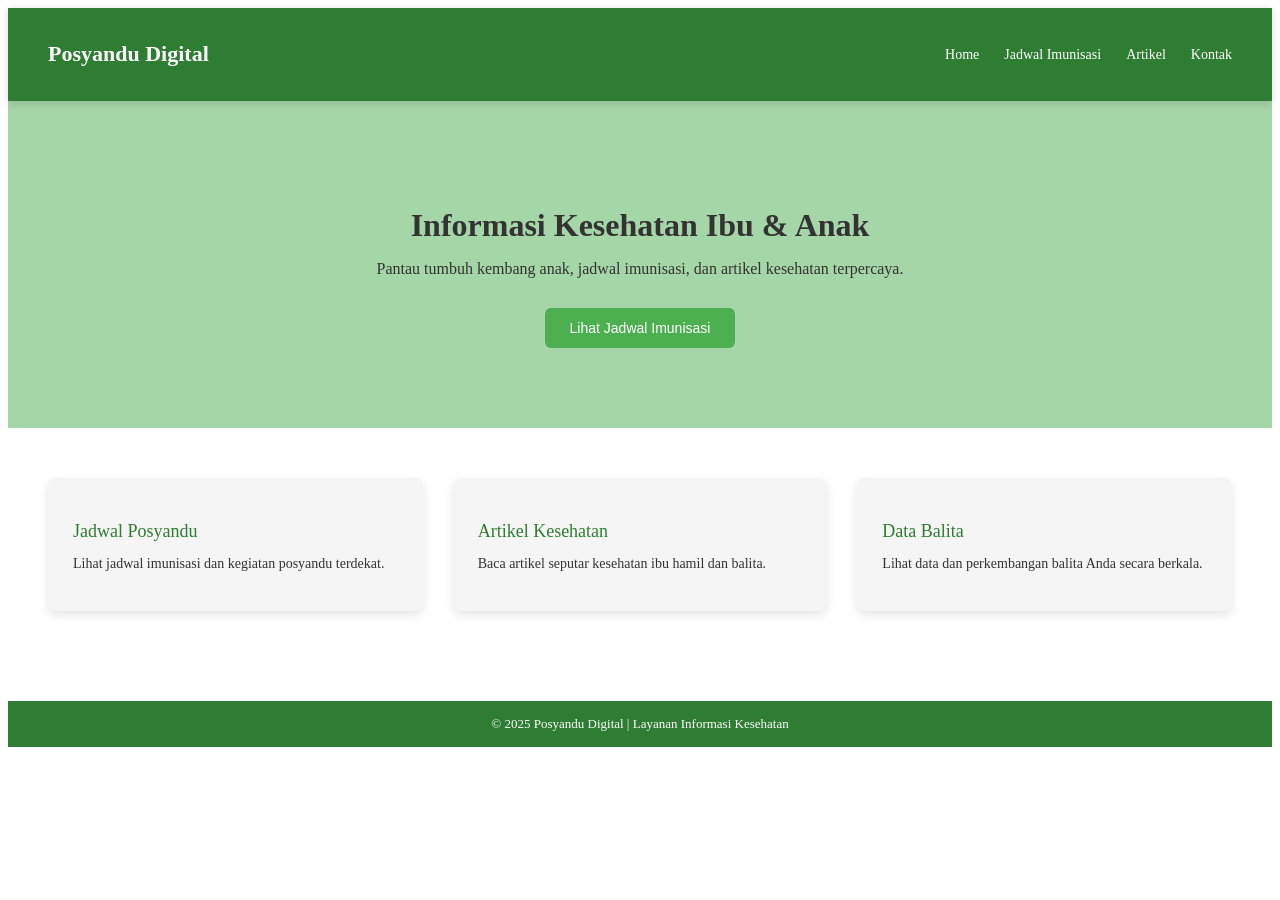
==== index.html @ ed0e5f16 "menyelesaikan artikel" ====
<!DOCTYPE html>
<html lang="id">
<head>
    <meta charset="UTF-8">
    <meta name="viewport" content="width=device-width, initial-scale=1.0">
    <title>Posyandu Digital</title>
    <link rel="stylesheet" href="asset/css/app.css">
    <link rel="stylesheet" href="asset/css/home.css">

    

</head>
<body>
    <div id="loader">
        <div class="loader-circle"></div>
    </div>

    <!-- Navbar -->
    <nav>
        <h1>Posyandu Digital</h1>
        <ul>
            <li><a href="#home">Home</a></li>
            <li><a href="#jadwal">Jadwal Imunisasi</a></li>
            <li><a href="#artikel">Artikel</a></li>
            <li><a href="#kontak">Kontak</a></li>
        </ul>
    </nav>

    <!-- Hero -->
    <section class="hero" id="home">
        <h2>Informasi Kesehatan Ibu & Anak</h2>
        <p>Pantau tumbuh kembang anak, jadwal imunisasi, dan artikel kesehatan terpercaya.</p>
        <a href="jadwalImunisasi.html">
            <button  onclick="scrollToSection('jadwal')">Lihat Jadwal Imunisasi</button>
        </a>
        
    </section>

    <!-- Content -->
    <section class="content">
        <div class="card" id="jadwal">
            <h3>Jadwal Posyandu</h3>
            <p>Lihat jadwal imunisasi dan kegiatan posyandu terdekat.</p>
        </div>

        <div class="card" id="artikel">
            <h3>Artikel Kesehatan</h3>
            <p>Baca artikel seputar kesehatan ibu hamil dan balita.</p>
        </div>

        <div class="card" id="data">
            <h3>Data Balita</h3>
            <p>Lihat data dan perkembangan balita Anda secara berkala.</p>
        </div>
    </section>

    <!-- Footer -->
    <footer id="kontak">
        © 2025 Posyandu Digital | Layanan Informasi Kesehatan
    </footer>

    <!-- JavaScript -->
    <script>
        function scrollToSection(id) {
            document.getElementById(id).scrollIntoView({ behavior: 'smooth' });
        }

        window.addEventListener("load", function() {
        const loader = document.getElementById("loader");
        loader.style.opacity = "0";

        // setTimeout(() => {
        //     loader.style.display = "none";
        // }, 600); // waktu fade-out
        });

    </script>

</body>
</html>
---- asset/css/app.css ----
<!-- Google Font -->
    <link href="https://fonts.googleapis.com/css2?family=Poppins:wght@300;400;500;600&display=swap" rel="stylesheet">

* {
    margin: 0;
    padding: 0;
    box-sizing: border-box;
    font-family: 'Poppins', sans-serif;
}

body {
    background-color: #FFFFFF;
    color: #333333;
    scroll-behavior: smooth;
}

/* Navbar */
nav {
    background-color: #2E7D32;
    padding: 15px 40px;
    display: flex;
    justify-content: space-between;
    align-items: center;
    position: sticky;
    top: 0;
    z-index: 1000;
    box-shadow: 0 2px 8px rgba(0,0,0,0.15);
}

nav h1 {
    color: #FFFFFF;
    font-size: 22px;
    font-weight: 600;
}

nav ul {
    list-style: none;
    display: flex;
    gap: 25px;
}

nav ul li a {
    color: #FFFFFF;
    text-decoration: none;
    font-size: 14px;
    font-weight: 400;
    transition: 0.3s ease;
}

nav ul li a:hover {
    text-decoration: underline;
    opacity: 0.8;
}

.container {
    padding: 50px 40px;
    display: grid;
    grid-template-columns: repeat(auto-fit, minmax(300px, 1fr));
    gap: 30px;
}


#loader {
    position: fixed;
    top: 0;
    left: 0;
    width: 100%;
    height: 100%;
    background: #FFFFFF;
    display: flex;
    justify-content: center;
    align-items: center;
    z-index: 2000;
    opacity: 1;
    transition: opacity 0.6s ease;
}

/* Loader Animation */
.loader-circle {
    width: 55px;
    height: 55px;
    border: 6px solid #A5D6A7;
    border-top-color: #2E7D32;
    border-radius: 50%;
    animation: spin 0.9s linear infinite;
}

@keyframes spin {
    to { transform: rotate(360deg); }
}

/* Footer */
footer {
    background-color: #2E7D32;
    color: #FFFFFF;
    text-align: center;
    padding: 15px;
    font-size: 13px;
    margin-top: 40px;
}
---- asset/css/home.css ----
/* Hero Section */
.hero {
    padding: 80px 40px;
    text-align: center;
    background-color: #A5D6A7;
    animation: fadeIn 1.2s ease;
}

@keyframes fadeIn {
    from { opacity: 0; transform: translateY(20px); }
    to { opacity: 1; transform: translateY(0); }
}

.hero h2 {
    font-size: 32px;
    font-weight: 600;
    margin-bottom: 15px;
}

.hero p {
    font-size: 16px;
    margin-bottom: 30px;
}

.hero button {
    background-color: #4CAF50;
    color: #FFFFFF;
    border: none;
    padding: 12px 25px;
    font-size: 14px;
    border-radius: 6px;
    cursor: pointer;
    transition: 0.3s ease;
}

.hero button:hover {
    background-color: #388E3C;
    transform: scale(1.05);
}

/* Content */
.content {
    padding: 50px 40px;
    display: grid;
    grid-template-columns: repeat(auto-fit, minmax(260px, 1fr));
    gap: 30px;
}

.card {
    background-color: #F5F5F5;
    padding: 25px;
    border-radius: 8px;
    box-shadow: 0 4px 10px rgba(0,0,0,0.1);
    transition: 0.3s ease;
}

.card:hover {
    box-shadow: 0 6px 15px rgba(0,0,0,0.15);
    transform: translateY(-5px);
}



.card h3 {
    margin-bottom: 10px;
    font-size: 18px;
    font-weight: 500;
    color: #2E7D32;
}

.card p {
    font-size: 14px;
}
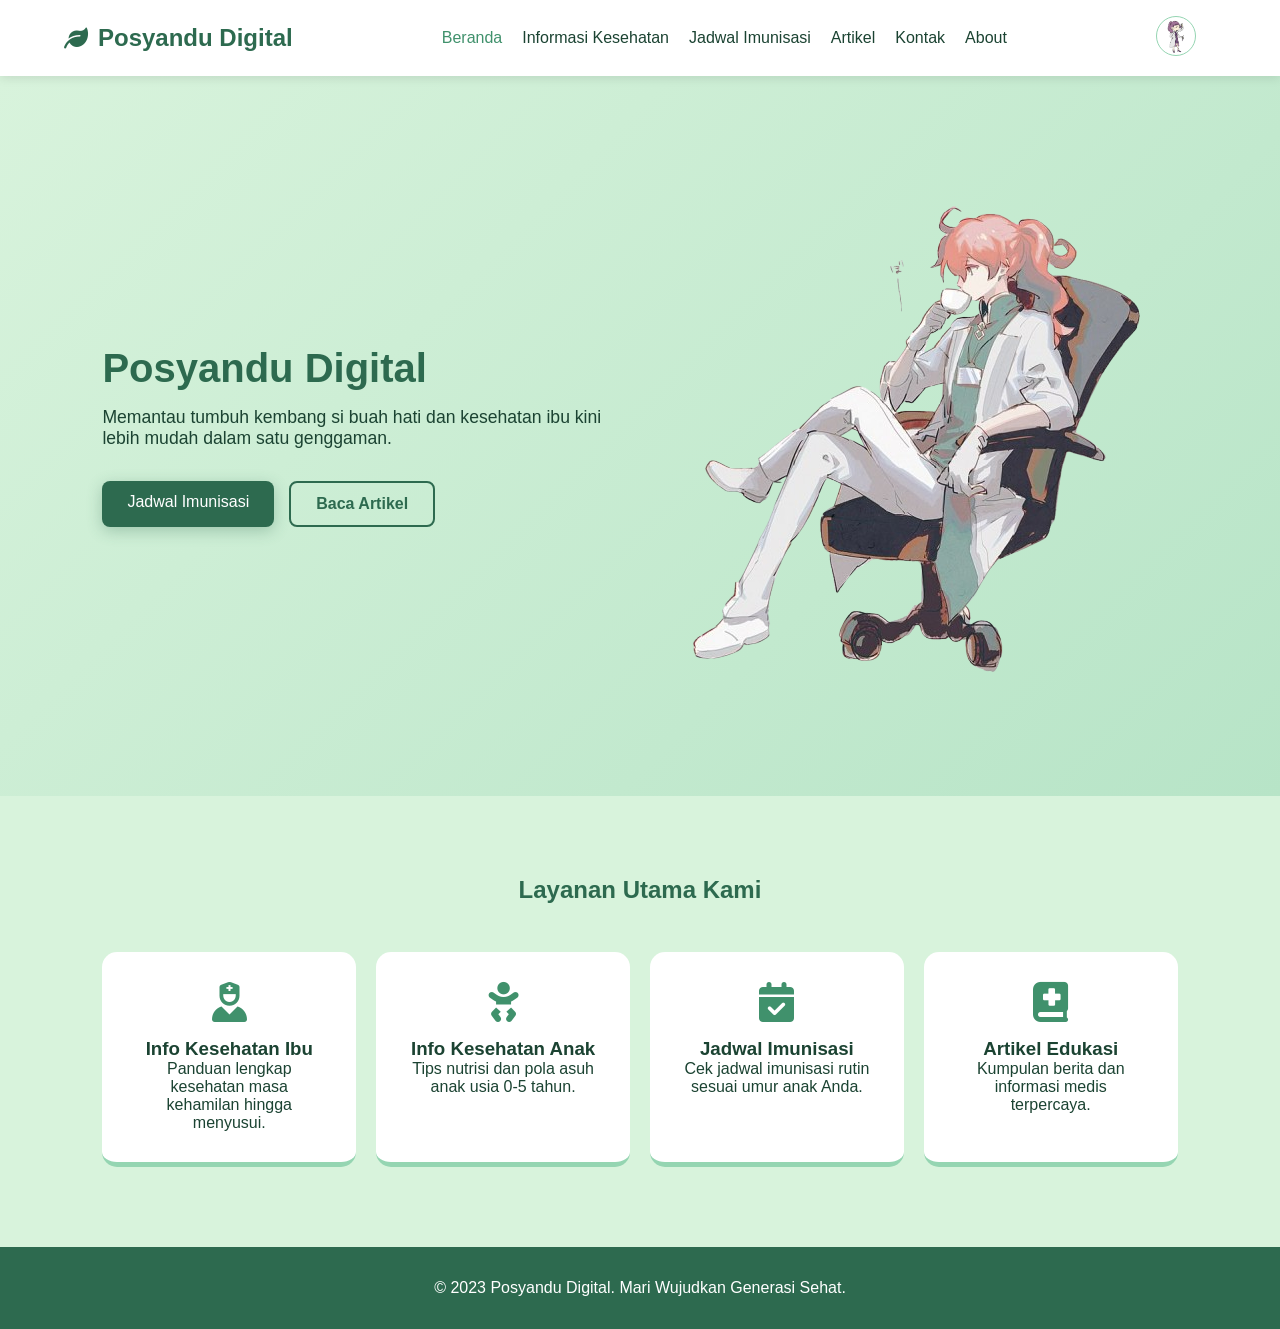
==== commit 1ac6cb7e: "finish" ====
--- a/index.html
+++ b/index.html
@@ -3,78 +3,85 @@
 <head>
     <meta charset="UTF-8">
     <meta name="viewport" content="width=device-width, initial-scale=1.0">
-    <title>Posyandu Digital</title>
+    <title>Posyandu Digital - Sehat Bersama</title>
+    <link rel="stylesheet" href="https://cdnjs.cloudflare.com/ajax/libs/font-awesome/6.0.0/css/all.min.css">
     <link rel="stylesheet" href="asset/css/app.css">
     <link rel="stylesheet" href="asset/css/home.css">
-
-    
-
 </head>
 <body>
-    <div id="loader">
-        <div class="loader-circle"></div>
-    </div>
 
-    <!-- Navbar -->
     <nav>
-        <h1>Posyandu Digital</h1>
-        <ul>
-            <li><a href="#home">Home</a></li>
-            <li><a href="#jadwal">Jadwal Imunisasi</a></li>
-            <li><a href="#artikel">Artikel</a></li>
-            <li><a href="#kontak">Kontak</a></li>
+        <div class="logo">
+            <i class="fas fa-leaf"></i> Posyandu Digital
+        </div>
+        <ul class="nav-links">
+            <li><a style="color: #40916c;" href="/index.html">Beranda</a></li>
+            <li><a href="/pages/informasi-kesehatan/ibu-hamil.html">Informasi Kesehatan</a></li>
+            <li><a href="/pages/jadwal_imunisasi.html">Jadwal Imunisasi</a></li>
+            <li><a href="/pages/artikel.html">Artikel</a></li>
+            <li><a href="/pages/kontak.html">Kontak</a></li>
+            <li><a href="/pages/about.html">About</a></li>
         </ul>
+        <!-- <a href="#" class="btn-login">Login</a> -->
+        
+        <div class="moble">
+            <a href="">
+                <img class="foto" src="/asset/img/home2.png" alt="">
+            </a>
+
+            <label id="checkbtn" class="checkbtn">
+                <i class="fas fa-bars"></i>
+            </label>
+        </div>
+         
+         
     </nav>
 
-    <!-- Hero -->
-    <section class="hero" id="home">
-        <h2>Informasi Kesehatan Ibu & Anak</h2>
-        <p>Pantau tumbuh kembang anak, jadwal imunisasi, dan artikel kesehatan terpercaya.</p>
-        <a href="jadwalImunisasi.html">
-            <button  onclick="scrollToSection('jadwal')">Lihat Jadwal Imunisasi</button>
-        </a>
-        
-    </section>
-
-    <!-- Content -->
-    <section class="content">
-        <div class="card" id="jadwal">
-            <h3>Jadwal Posyandu</h3>
-            <p>Lihat jadwal imunisasi dan kegiatan posyandu terdekat.</p>
+    <section class="hero">
+        <div class="hero-text">
+            <h1>Posyandu Digital</h1>
+            <p>Memantau tumbuh kembang si buah hati dan kesehatan ibu kini lebih mudah dalam satu genggaman.</p>
+            <div class="hero-btns">
+                <a href="/pages/jadwal_imunisasi.html" class="btn-main">Jadwal Imunisasi</a>
+                <a href="/pages/artikel.html" class="btn-outline">Baca Artikel</a>
+            </div>
         </div>
-
-        <div class="card" id="artikel">
-            <h3>Artikel Kesehatan</h3>
-            <p>Baca artikel seputar kesehatan ibu hamil dan balita.</p>
-        </div>
-
-        <div class="card" id="data">
-            <h3>Data Balita</h3>
-            <p>Lihat data dan perkembangan balita Anda secara berkala.</p>
+        <div class="hero-image">
+            <img src="/asset/img/home/Dr__Roman-removebg-preview.png" alt="Kesehatan">
         </div>
     </section>
 
-    <!-- Footer -->
-    <footer id="kontak">
-        © 2025 Posyandu Digital | Layanan Informasi Kesehatan
+    <section class="services">
+        <h2>Layanan Utama Kami</h2>
+        <div class="card-container">
+            <div class="card">
+                <i class="fas fa-user-nurse"></i>
+                <h3>Info Kesehatan Ibu</h3>
+                <p>Panduan lengkap kesehatan masa kehamilan hingga menyusui.</p>
+            </div>
+            <div class="card">
+                <i class="fas fa-baby"></i>
+                <h3>Info Kesehatan Anak</h3>
+                <p>Tips nutrisi dan pola asuh anak usia 0-5 tahun.</p>
+            </div>
+            <div class="card">
+                <i class="fas fa-calendar-check"></i>
+                <h3>Jadwal Imunisasi</h3>
+                <p>Cek jadwal imunisasi rutin sesuai umur anak Anda.</p>
+            </div>
+            <div class="card">
+                <i class="fas fa-book-medical"></i>
+                <h3>Artikel Edukasi</h3>
+                <p>Kumpulan berita dan informasi medis terpercaya.</p>
+            </div>
+        </div>
+    </section>
+
+    <footer>
+        <p>&copy; 2023 Posyandu Digital. Mari Wujudkan Generasi Sehat.</p>
     </footer>
 
-    <!-- JavaScript -->
-    <script>
-        function scrollToSection(id) {
-            document.getElementById(id).scrollIntoView({ behavior: 'smooth' });
-        }
-
-        window.addEventListener("load", function() {
-        const loader = document.getElementById("loader");
-        loader.style.opacity = "0";
-
-        // setTimeout(() => {
-        //     loader.style.display = "none";
-        // }, 600); // waktu fade-out
-        });
-
-    </script>
+    <script src="/asset/js/bar.js"></script>
 
 </body>
-</html>  +</html>
--- a/asset/css/app.css
+++ b/asset/css/app.css
@@ -1,101 +1,142 @@
-<!-- Google Font -->
-    <link href="https://fonts.googleapis.com/css2?family=Poppins:wght@300;400;500;600&display=swap" rel="stylesheet">
+/* Variabel Warna Tema Hijau Daun */
+:root {
+    --primary-green: #2d6a4f; /* Hijau Daun Tua */
+    --light-green: #95d5b2;   /* Hijau Muda */
+    --soft-green: #d8f3dc;    /* Background Hijau Sangat Muda */
+    --accent-green: #40916c;  /* Hijau Sedang */
+    --white: #ffffff;
+    --dark: #1b4332;
+}
+
+.foto {
+    width: 40px;
+    border-radius: 50%;
+    border:  1px solid var(--light-green);
+}
 
 * {
     margin: 0;
     padding: 0;
     box-sizing: border-box;
-    font-family: 'Poppins', sans-serif;
+    font-family: 'Segoe UI', Tahoma, Geneva, Verdana, sans-serif;
 }
 
 body {
-    background-color: #FFFFFF;
-    color: #333333;
-    scroll-behavior: smooth;
+    background-color: var(--soft-green);
+    color: var(--dark);
 }
 
-/* Navbar */
+/* --- Navbar --- */
 nav {
-    background-color: #2E7D32;
-    padding: 15px 40px;
+    background-color: var(--white);
+    padding: 1rem 5%;
     display: flex;
     justify-content: space-between;
     align-items: center;
+    box-shadow: 0 2px 10px rgba(0,0,0,0.1);
     position: sticky;
     top: 0;
     z-index: 1000;
-    box-shadow: 0 2px 8px rgba(0,0,0,0.15);
 }
 
-nav h1 {
-    color: #FFFFFF;
-    font-size: 22px;
-    font-weight: 600;
+.logo {
+    font-size: 1.5rem;
+    font-weight: bold;
+    color: var(--primary-green);
+    display: flex;
+    align-items: center;
+    gap: 10px;
 }
 
-nav ul {
+.nav-links {
+    display: flex;
     list-style: none;
-    display: flex;
-    gap: 25px;
+    gap: 20px;
 }
 
-nav ul li a {
-    color: #FFFFFF;
+.nav-links a {
     text-decoration: none;
-    font-size: 14px;
-    font-weight: 400;
-    transition: 0.3s ease;
+    color: var(--dark);
+    font-weight: 500;
+    transition: 0.3s;
 }
 
-nav ul li a:hover {
-    text-decoration: underline;
-    opacity: 0.8;
+.nav-links a:hover {
+    color: var(--accent-green);
 }
 
-.container {
-    padding: 50px 40px;
-    display: grid;
-    grid-template-columns: repeat(auto-fit, minmax(300px, 1fr));
-    gap: 30px;
+.btn-login {
+    background-color: var(--primary-green);
+    color: white;
+    padding: 8px 20px;
+    border-radius: 20px;
+    text-decoration: none;
+    font-weight: bold;
+}
+
+.moble {
+    display: flex;
+    gap: 20px;
+    justify-content: space-between;
+    align-items: center;
+}
+
+.checkbtn i {
+    display: none;
+    font-size: larger;
+    transition: 0.3s;
+}
+
+.checkbtn i:hover {
+    transform: scale(1.2);
 }
 
 
-#loader {
-    position: fixed;
-    top: 0;
-    left: 0;
-    width: 100%;
-    height: 100%;
-    background: #FFFFFF;
-    display: flex;
-    justify-content: center;
-    align-items: center;
-    z-index: 2000;
-    opacity: 1;
-    transition: opacity 0.6s ease;
+
+
+/* --- Footer --- */
+footer {
+    background-color: var(--primary-green);
+    color: white;
+    text-align: center;
+    padding: 2rem;
 }
 
-/* Loader Animation */
-.loader-circle {
-    width: 55px;
-    height: 55px;
-    border: 6px solid #A5D6A7;
-    border-top-color: #2E7D32;
-    border-radius: 50%;
-    animation: spin 0.9s linear infinite;
+@media (max-width: 768px) {
+
+.nav-links {
+    position: fixed;
+    width: 100%;
+    height: auto;
+    background: var(--accent-green);
+    top: 80px;
+    
+    left: -100%; /* Sembunyikan di luar layar kiri */
+    text-align: center;
+    transition: all .5s;
+    flex-direction: column; /* Berjejer ke bawah */ 
+    padding: 10px;
+        
 }
 
-@keyframes spin {
-    to { transform: rotate(360deg); }
+.togle {
+    left: 0;
 }
 
-/* Footer */
-footer {
-    background-color: #2E7D32;
-    color: #FFFFFF;
-    text-align: center;
-    padding: 15px;
-    font-size: 13px;
-    margin-top: 40px;
+    .checkbtn i {
+    display: block;
+    }
+
+
+
+.nav-links a {
+    color: var(--white);
 }
 
+.nav-links a:hover {
+    color: var(--dark);
+}
+
+
+.hero-text h1 { font-size: 2.5rem; }
+}
--- a/asset/css/home.css
+++ b/asset/css/home.css
@@ -1,73 +1,163 @@
-/* Hero Section */
+/* --- Hero Section --- */
 .hero {
-    padding: 80px 40px;
-    text-align: center;
-    background-color: #A5D6A7;
-    animation: fadeIn 1.2s ease;
+    min-height: 80vh; /* Gunakan min-height agar fleksibel */
+    display: flex;
+    align-items: center;
+    justify-content: space-between;
+    padding: 2rem 8%;
+    background: linear-gradient(135deg, #d8f3dc 0%, #b7e4c7 100%);
+    gap: 40px; /* Jarak antara teks dan gambar */
+    overflow: hidden;
 }
 
-@keyframes fadeIn {
-    from { opacity: 0; transform: translateY(20px); }
-    to { opacity: 1; transform: translateY(0); }
+
+
+.hero-text h1 {
+    font-size: 2.5rem;
+    color: var(--primary-green);
+    margin-bottom: 1rem;
 }
 
-.hero h2 {
-    font-size: 32px;
-    font-weight: 600;
-    margin-bottom: 15px;
+.hero-text p {
+    font-size: 1.1rem;
+    margin-bottom: 2rem;
+    max-width: 500px;
 }
 
-.hero p {
-    font-size: 16px;
-    margin-bottom: 30px;
+.hero-btns {
+    display: flex;
+    gap: 15px;
+   
 }
 
-.hero button {
-    background-color: #4CAF50;
-    color: #FFFFFF;
-    border: none;
-    padding: 12px 25px;
-    font-size: 14px;
-    border-radius: 6px;
-    cursor: pointer;
-    transition: 0.3s ease;
+.hero-btns a {
+    transition: 0.3s;
 }
 
-.hero button:hover {
-    background-color: #388E3C;
-    transform: scale(1.05);
-}
-
-/* Content */
-.content {
-    padding: 50px 40px;
-    display: grid;
-    grid-template-columns: repeat(auto-fit, minmax(260px, 1fr));
-    gap: 30px;
-}
-
-.card {
-    background-color: #F5F5F5;
-    padding: 25px;
-    border-radius: 8px;
-    box-shadow: 0 4px 10px rgba(0,0,0,0.1);
-    transition: 0.3s ease;
-}
-
-.card:hover {
-    box-shadow: 0 6px 15px rgba(0,0,0,0.15);
+.hero-btns a:hover {
     transform: translateY(-5px);
 }
 
 
 
-.card h3 {
-    margin-bottom: 10px;
-    font-size: 18px;
-    font-weight: 500;
-    color: #2E7D32;
+
+/* --- IMAGE STYLING (Kunci Perbaikan) --- */
+.hero-image {
+    position: relative;
+    bottom: 0;
+    flex: 1;
+    display: flex;
+    justify-content: center;
+    align-items: center;
+    
 }
 
-.card p {
-    font-size: 14px;
+.hero-image img {
+    max-width: 100%; /* Gambar tidak akan melebihi kontainernya */
+    height: auto;    /* Menjaga rasio foto agar tidak gepeng */
+    display: block;
+   
+    /* Optional: tambahkan efek mengambang agar lebih cantik */
+    animation: floating 3s ease-in-out infinite;
 }
+
+@keyframes floating {
+    0% { transform: translateY(0px); }
+    50% { transform: translateY(-15px); }
+    100% { transform: translateY(0px); }
+}
+
+
+
+
+
+.btn-main {
+    padding: 12px 25px;
+    background-color: var(--primary-green);
+    color: white;
+    border-radius: 8px;
+    text-decoration: none;
+    box-shadow: 0 4px 15px rgba(45, 106, 79, 0.3);
+}
+
+.btn-outline {
+    padding: 12px 25px;
+    border: 2px solid var(--primary-green);
+    color: var(--primary-green);
+    border-radius: 8px;
+    text-decoration: none;
+    font-weight: bold;
+    
+}
+
+/* --- Services Card --- */
+.services {
+    padding: 5rem 8%;
+    text-align: center;
+}
+
+
+
+.services h2 {
+    margin-bottom: 3rem;
+    color: var(--primary-green);
+}
+
+.card-container {
+    display: grid;
+    grid-template-columns: repeat(auto-fit, minmax(250px, 1fr));
+    gap: 20px;
+}
+
+.card {
+    background: white;
+    padding: 30px;
+    border-radius: 15px;
+    transition: 0.3s;
+    border-bottom: 5px solid var(--light-green);
+}
+
+.card:hover {
+    transform: translateY(-10px);
+    border-bottom: 5px solid var(--primary-green);
+}
+
+.card i {
+    font-size: 2.5rem;
+    color: var(--accent-green);
+    margin-bottom: 1rem;
+}
+
+
+
+
+/* --- RESPONSIVE MODE (KHUSUS HP) --- */
+@media (max-width: 768px) {
+    .hero {
+        flex-direction: column; /* Gambar pindah ke ATAS teks (atau gunakan column jika ingin teks di atas) */
+        text-align: center;
+        padding: 4rem 5% 2rem 5%;
+        justify-content: center;
+    }
+
+    .hero-text {
+        display: flex;
+        flex-direction: column;
+        align-items: center; /* Mengetengahkan teks dan tombol di HP */
+    }
+
+    .hero-text p {
+        margin-left: auto;
+        margin-right: auto;
+    }
+
+    .hero-image img {
+        max-width: 80%; /* Perkecil sedikit gambar di HP agar tidak memenuhi layar */
+        margin-bottom: 20px;
+    }
+
+    .hero-btns {
+        justify-content: center;
+    }
+}
+
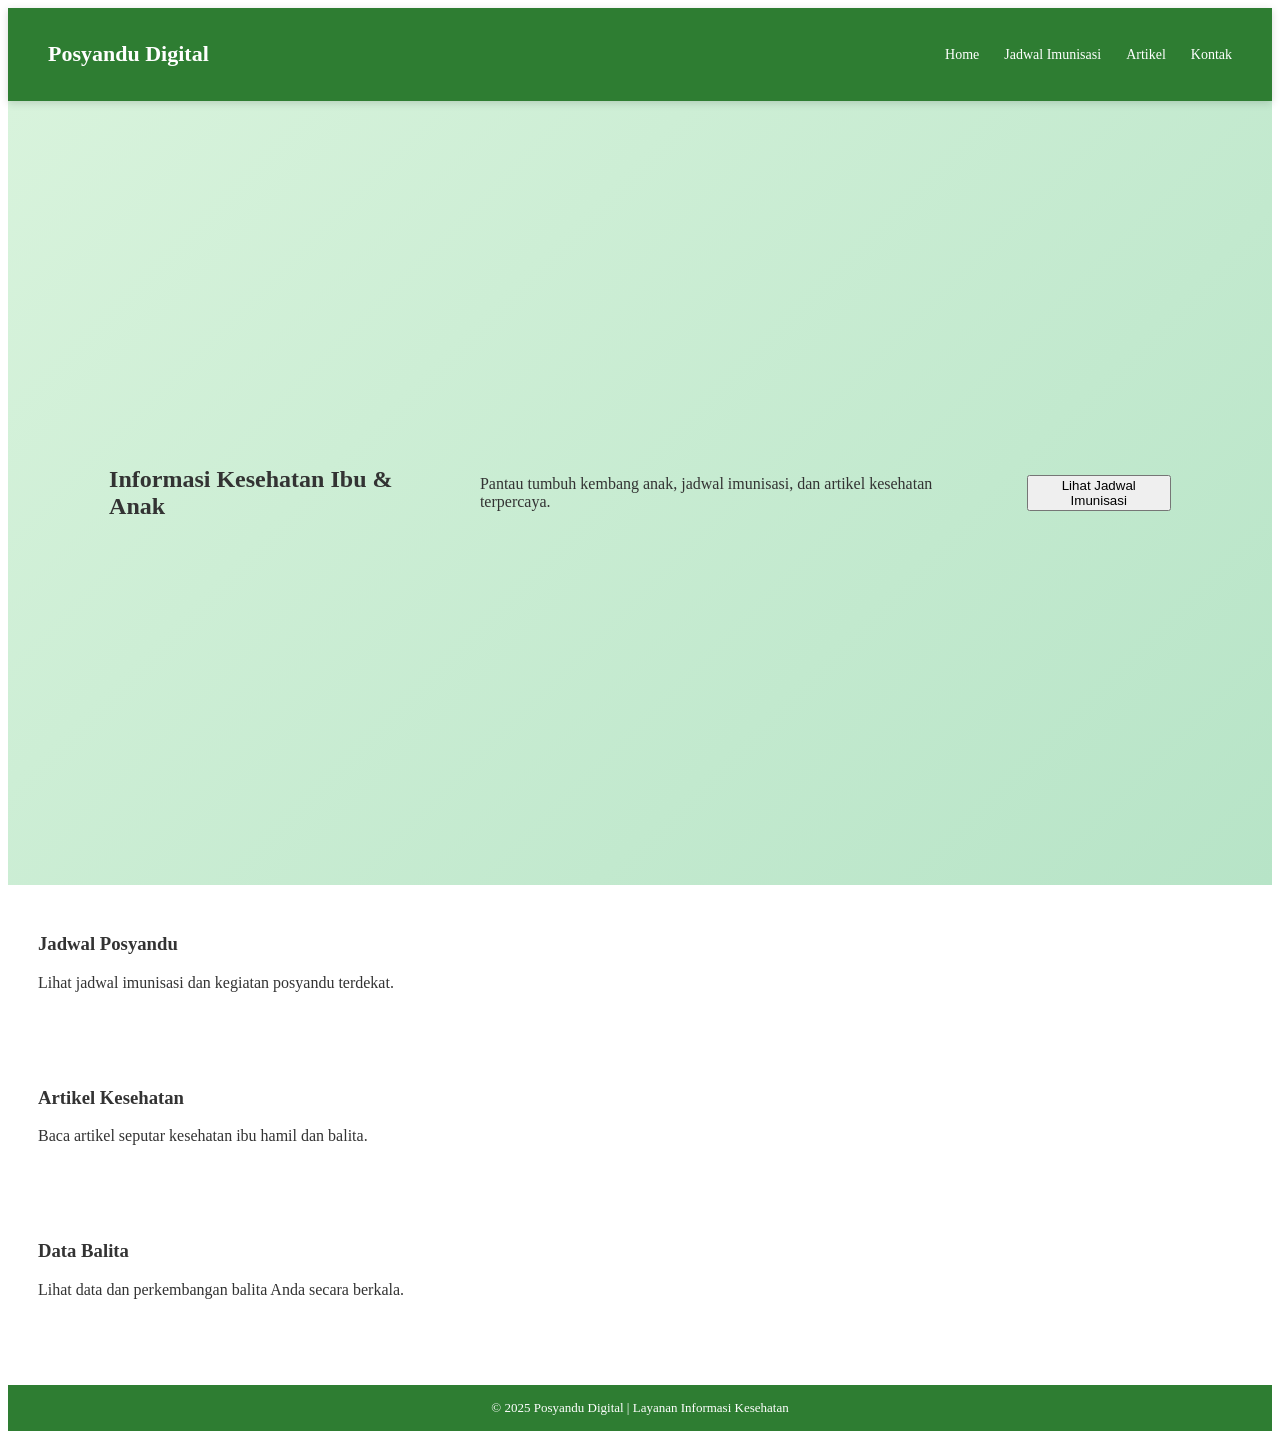
==== commit 681fd525: "merge remote changes" ====
--- a/index.html
+++ b/index.html
@@ -1,87 +1,65 @@
-<!DOCTYPE html>
+<!doctype html>
 <html lang="id">
 <head>
     <meta charset="UTF-8">
     <meta name="viewport" content="width=device-width, initial-scale=1.0">
-    <title>Posyandu Digital - Sehat Bersama</title>
-    <link rel="stylesheet" href="https://cdnjs.cloudflare.com/ajax/libs/font-awesome/6.0.0/css/all.min.css">
+    <title>Posyandu Digital</title>
     <link rel="stylesheet" href="asset/css/app.css">
     <link rel="stylesheet" href="asset/css/home.css">
+
+    
+
 </head>
 <body>
+    <div id="loader">
+        <div class="loader-circle"></div>
+    </div>
 
     <nav>
-        <div class="logo">
-            <i class="fas fa-leaf"></i> Posyandu Digital
-        </div>
-        <ul class="nav-links">
-            <li><a style="color: #40916c;" href="/index.html">Beranda</a></li>
-            <li><a href="/pages/informasi-kesehatan/ibu-hamil.html">Informasi Kesehatan</a></li>
-            <li><a href="/pages/jadwal_imunisasi.html">Jadwal Imunisasi</a></li>
-            <li><a href="/pages/artikel.html">Artikel</a></li>
-            <li><a href="/pages/kontak.html">Kontak</a></li>
-            <li><a href="/pages/about.html">About</a></li>
+        <h1>Posyandu Digital</h1>
+        <ul>
+            <li><a href="#home">Home</a></li>
+            <li><a href="#jadwal">Jadwal Imunisasi</a></li>
+            <li><a href="#artikel">Artikel</a></li>
+            <li><a href="#kontak">Kontak</a></li>
         </ul>
-        <!-- <a href="#" class="btn-login">Login</a> -->
-        
-        <div class="moble">
-            <a href="">
-                <img class="foto" src="/asset/img/home2.png" alt="">
-            </a>
-
-            <label id="checkbtn" class="checkbtn">
-                <i class="fas fa-bars"></i>
-            </label>
-        </div>
-         
-         
     </nav>
 
-    <section class="hero">
-        <div class="hero-text">
-            <h1>Posyandu Digital</h1>
-            <p>Memantau tumbuh kembang si buah hati dan kesehatan ibu kini lebih mudah dalam satu genggaman.</p>
-            <div class="hero-btns">
-                <a href="/pages/jadwal_imunisasi.html" class="btn-main">Jadwal Imunisasi</a>
-                <a href="/pages/artikel.html" class="btn-outline">Baca Artikel</a>
-            </div>
+    <!-- Hero -->
+    <section class="hero" id="home">
+        <h2>Informasi Kesehatan Ibu & Anak</h2>
+        <p>Pantau tumbuh kembang anak, jadwal imunisasi, dan artikel kesehatan terpercaya.</p>
+        <a href="jadwalImunisasi.html">
+            <button  onclick="scrollToSection('jadwal')">Lihat Jadwal Imunisasi</button>
+        </a>
+        
+    </section>
+
+    <!-- Content -->
+    <section class="content">
+        <div class="card" id="jadwal">
+            <h3>Jadwal Posyandu</h3>
+            <p>Lihat jadwal imunisasi dan kegiatan posyandu terdekat.</p>
         </div>
-        <div class="hero-image">
-            <img src="/asset/img/home/Dr__Roman-removebg-preview.png" alt="Kesehatan">
+
+        <div class="card" id="artikel">
+            <h3>Artikel Kesehatan</h3>
+            <p>Baca artikel seputar kesehatan ibu hamil dan balita.</p>
+        </div>
+
+        <div class="card" id="data">
+            <h3>Data Balita</h3>
+            <p>Lihat data dan perkembangan balita Anda secara berkala.</p>
         </div>
     </section>
 
-    <section class="services">
-        <h2>Layanan Utama Kami</h2>
-        <div class="card-container">
-            <div class="card">
-                <i class="fas fa-user-nurse"></i>
-                <h3>Info Kesehatan Ibu</h3>
-                <p>Panduan lengkap kesehatan masa kehamilan hingga menyusui.</p>
-            </div>
-            <div class="card">
-                <i class="fas fa-baby"></i>
-                <h3>Info Kesehatan Anak</h3>
-                <p>Tips nutrisi dan pola asuh anak usia 0-5 tahun.</p>
-            </div>
-            <div class="card">
-                <i class="fas fa-calendar-check"></i>
-                <h3>Jadwal Imunisasi</h3>
-                <p>Cek jadwal imunisasi rutin sesuai umur anak Anda.</p>
-            </div>
-            <div class="card">
-                <i class="fas fa-book-medical"></i>
-                <h3>Artikel Edukasi</h3>
-                <p>Kumpulan berita dan informasi medis terpercaya.</p>
-            </div>
-        </div>
-    </section>
-
-    <footer>
-        <p>&copy; 2023 Posyandu Digital. Mari Wujudkan Generasi Sehat.</p>
+    <!-- Footer -->
+    <footer id="kontak">
+        © 2025 Posyandu Digital | Layanan Informasi Kesehatan
     </footer>
 
-    <script src="/asset/js/bar.js"></script>
+    <!-- JavaScript -->
+    
 
 </body>
-</html>+</html>  
--- a/asset/css/app.css
+++ b/asset/css/app.css
@@ -1,142 +1,73 @@
-/* Variabel Warna Tema Hijau Daun */
-:root {
-    --primary-green: #2d6a4f; /* Hijau Daun Tua */
-    --light-green: #95d5b2;   /* Hijau Muda */
-    --soft-green: #d8f3dc;    /* Background Hijau Sangat Muda */
-    --accent-green: #40916c;  /* Hijau Sedang */
-    --white: #ffffff;
-    --dark: #1b4332;
-}
-
-.foto {
-    width: 40px;
-    border-radius: 50%;
-    border:  1px solid var(--light-green);
-}
+<!-- Google Font -->
+    <link href="https://fonts.googleapis.com/css2?family=Poppins:wght@300;400;500;600&display=swap" rel="stylesheet">
 
 * {
     margin: 0;
     padding: 0;
     box-sizing: border-box;
-    font-family: 'Segoe UI', Tahoma, Geneva, Verdana, sans-serif;
+    font-family: 'Poppins', sans-serif;
 }
 
 body {
-    background-color: var(--soft-green);
-    color: var(--dark);
+    background-color: #FFFFFF;
+    color: #333333;
+    scroll-behavior: smooth;
 }
 
 /* --- Navbar --- */
 nav {
-    background-color: var(--white);
-    padding: 1rem 5%;
+    background-color: #2E7D32;
+    padding: 15px 40px;
     display: flex;
     justify-content: space-between;
     align-items: center;
-    box-shadow: 0 2px 10px rgba(0,0,0,0.1);
     position: sticky;
     top: 0;
     z-index: 1000;
+    box-shadow: 0 2px 8px rgba(0,0,0,0.15);
 }
 
-.logo {
-    font-size: 1.5rem;
-    font-weight: bold;
-    color: var(--primary-green);
-    display: flex;
-    align-items: center;
-    gap: 10px;
+nav h1 {
+    color: #FFFFFF;
+    font-size: 22px;
+    font-weight: 600;
 }
 
-.nav-links {
+nav ul {
+    list-style: none;
     display: flex;
-    list-style: none;
-    gap: 20px;
+    gap: 25px;
 }
 
-.nav-links a {
+nav ul li a {
+    color: #FFFFFF;
     text-decoration: none;
-    color: var(--dark);
-    font-weight: 500;
-    transition: 0.3s;
+    font-size: 14px;
+    font-weight: 400;
+    transition: 0.3s ease;
 }
 
-.nav-links a:hover {
-    color: var(--accent-green);
+nav ul li a:hover {
+    text-decoration: underline;
+    opacity: 0.8;
 }
 
-.btn-login {
-    background-color: var(--primary-green);
-    color: white;
-    padding: 8px 20px;
-    border-radius: 20px;
-    text-decoration: none;
-    font-weight: bold;
+.container {
+    padding: 50px 40px;
+    display: grid;
+    grid-template-columns: repeat(auto-fit, minmax(300px, 1fr));
+    gap: 30px;
 }
-
-.moble {
-    display: flex;
-    gap: 20px;
-    justify-content: space-between;
-    align-items: center;
-}
-
-.checkbtn i {
-    display: none;
-    font-size: larger;
-    transition: 0.3s;
-}
-
-.checkbtn i:hover {
-    transform: scale(1.2);
-}
-
 
 
 
 /* --- Footer --- */
 footer {
-    background-color: var(--primary-green);
-    color: white;
+    background-color: #2E7D32;
+    color: #FFFFFF;
     text-align: center;
-    padding: 2rem;
+    padding: 15px;
+    font-size: 13px;
+    margin-top: 40px;
 }
 
-@media (max-width: 768px) {
-
-.nav-links {
-    position: fixed;
-    width: 100%;
-    height: auto;
-    background: var(--accent-green);
-    top: 80px;
-    
-    left: -100%; /* Sembunyikan di luar layar kiri */
-    text-align: center;
-    transition: all .5s;
-    flex-direction: column; /* Berjejer ke bawah */ 
-    padding: 10px;
-        
-}
-
-.togle {
-    left: 0;
-}
-
-    .checkbtn i {
-    display: block;
-    }
-
-
-
-.nav-links a {
-    color: var(--white);
-}
-
-.nav-links a:hover {
-    color: var(--dark);
-}
-
-
-.hero-text h1 { font-size: 2.5rem; }
-}
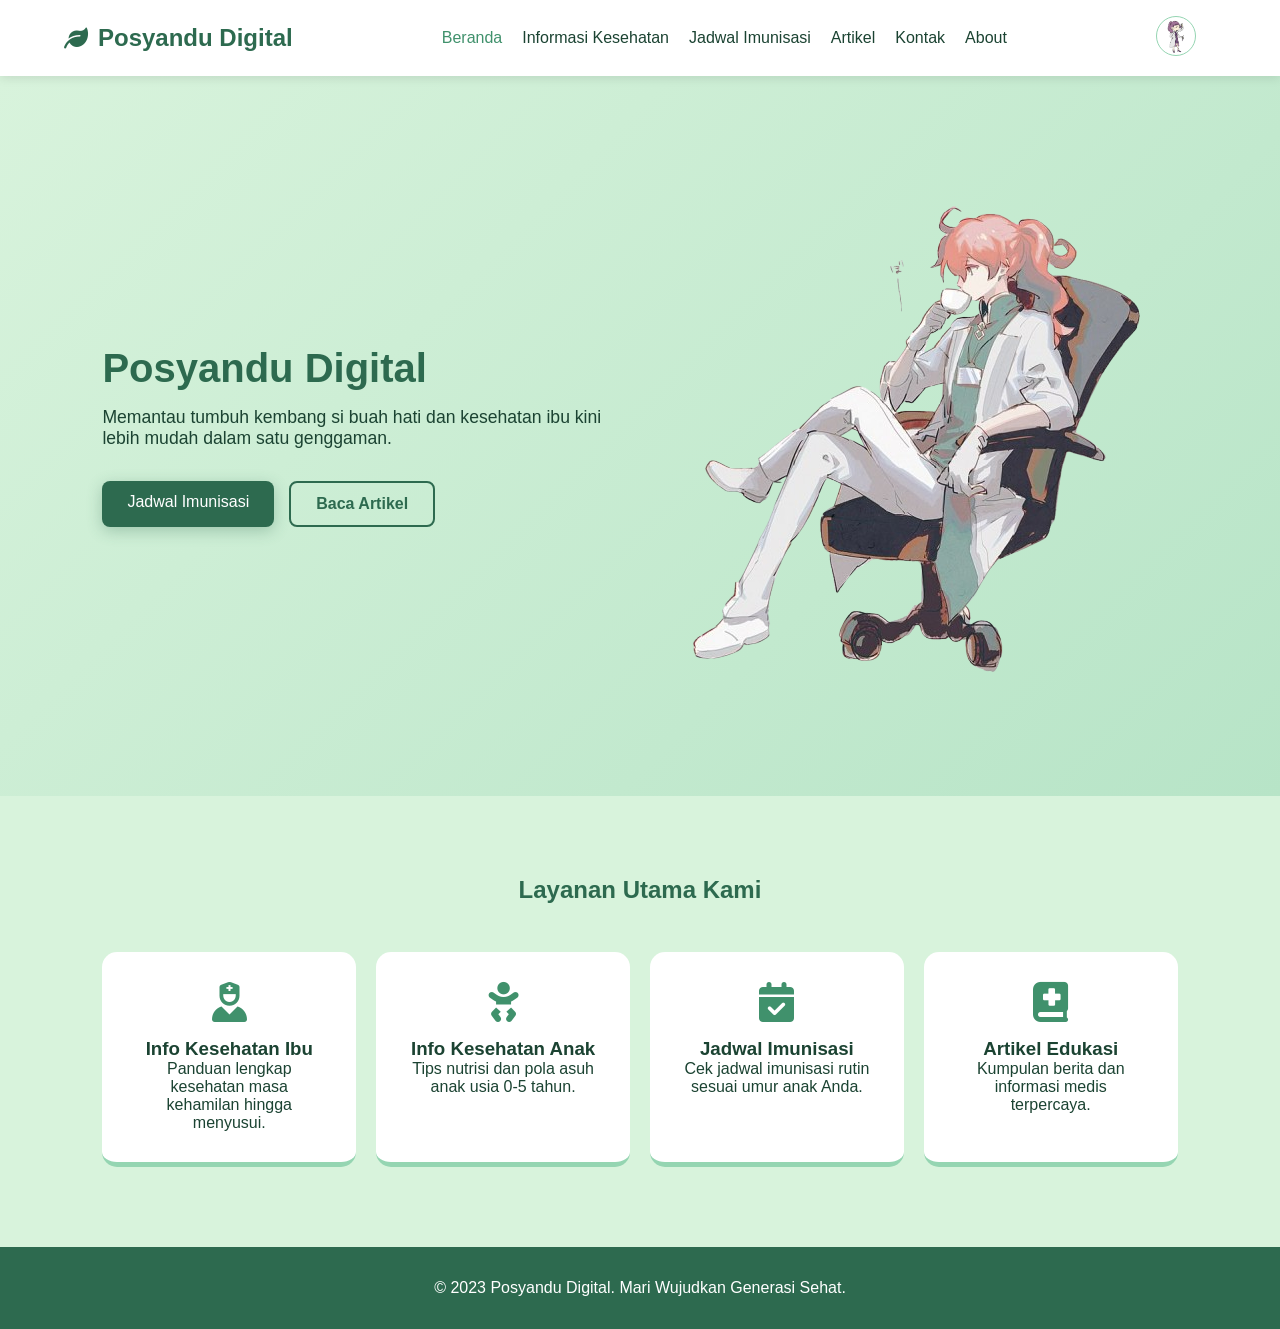
==== commit fb289ada: "fix selesai" ====
--- a/index.html
+++ b/index.html
@@ -1,65 +1,87 @@
-<!doctype html>
+<!DOCTYPE html>
 <html lang="id">
 <head>
     <meta charset="UTF-8">
     <meta name="viewport" content="width=device-width, initial-scale=1.0">
-    <title>Posyandu Digital</title>
+    <title>Posyandu Digital - Sehat Bersama</title>
+    <link rel="stylesheet" href="https://cdnjs.cloudflare.com/ajax/libs/font-awesome/6.0.0/css/all.min.css">
     <link rel="stylesheet" href="asset/css/app.css">
     <link rel="stylesheet" href="asset/css/home.css">
-
-    
-
 </head>
 <body>
-    <div id="loader">
-        <div class="loader-circle"></div>
-    </div>
 
     <nav>
-        <h1>Posyandu Digital</h1>
-        <ul>
-            <li><a href="#home">Home</a></li>
-            <li><a href="#jadwal">Jadwal Imunisasi</a></li>
-            <li><a href="#artikel">Artikel</a></li>
-            <li><a href="#kontak">Kontak</a></li>
+        <div class="logo">
+            <i class="fas fa-leaf"></i> Posyandu Digital
+        </div>
+        <ul class="nav-links">
+            <li class="active"><a  href="/index.html">Beranda</a></li>
+            <li><a href="/pages/informasi-kesehatan/ibu-hamil.html">Informasi Kesehatan</a></li>
+            <li><a href="/pages/jadwal_imunisasi.html">Jadwal Imunisasi</a></li>
+            <li><a href="/pages/artikel.html">Artikel</a></li>
+            <li><a href="/pages/kontak.html">Kontak</a></li>
+            <li><a href="/pages/about.html">About</a></li>
         </ul>
+        <!-- <a href="#" class="btn-login">Login</a> -->
+        
+        <div class="moble">
+            <a href="">
+                <img class="foto" src="/asset/img/home2.png" alt="">
+            </a>
+
+            <label id="checkbtn" class="checkbtn">
+                <i class="fas fa-bars"></i>
+            </label>
+        </div>
+         
+         
     </nav>
 
-    <!-- Hero -->
-    <section class="hero" id="home">
-        <h2>Informasi Kesehatan Ibu & Anak</h2>
-        <p>Pantau tumbuh kembang anak, jadwal imunisasi, dan artikel kesehatan terpercaya.</p>
-        <a href="jadwalImunisasi.html">
-            <button  onclick="scrollToSection('jadwal')">Lihat Jadwal Imunisasi</button>
-        </a>
-        
-    </section>
-
-    <!-- Content -->
-    <section class="content">
-        <div class="card" id="jadwal">
-            <h3>Jadwal Posyandu</h3>
-            <p>Lihat jadwal imunisasi dan kegiatan posyandu terdekat.</p>
+    <section class="hero">
+        <div class="hero-text">
+            <h1>Posyandu Digital</h1>
+            <p>Memantau tumbuh kembang si buah hati dan kesehatan ibu kini lebih mudah dalam satu genggaman.</p>
+            <div class="hero-btns">
+                <a href="/pages/jadwal_imunisasi.html" class="btn-main">Jadwal Imunisasi</a>
+                <a href="/pages/artikel.html" class="btn-outline">Baca Artikel</a>
+            </div>
         </div>
-
-        <div class="card" id="artikel">
-            <h3>Artikel Kesehatan</h3>
-            <p>Baca artikel seputar kesehatan ibu hamil dan balita.</p>
-        </div>
-
-        <div class="card" id="data">
-            <h3>Data Balita</h3>
-            <p>Lihat data dan perkembangan balita Anda secara berkala.</p>
+        <div class="hero-image">
+            <img src="/asset/img/home/Dr__Roman-removebg-preview.png" alt="Kesehatan">
         </div>
     </section>
 
-    <!-- Footer -->
-    <footer id="kontak">
-        © 2025 Posyandu Digital | Layanan Informasi Kesehatan
+    <section class="services">
+        <h2>Layanan Utama Kami</h2>
+        <div class="card-container">
+            <div class="card">
+                <i class="fas fa-user-nurse"></i>
+                <h3>Info Kesehatan Ibu</h3>
+                <p>Panduan lengkap kesehatan masa kehamilan hingga menyusui.</p>
+            </div>
+            <div class="card">
+                <i class="fas fa-baby"></i>
+                <h3>Info Kesehatan Anak</h3>
+                <p>Tips nutrisi dan pola asuh anak usia 0-5 tahun.</p>
+            </div>
+            <div class="card">
+                <i class="fas fa-calendar-check"></i>
+                <h3>Jadwal Imunisasi</h3>
+                <p>Cek jadwal imunisasi rutin sesuai umur anak Anda.</p>
+            </div>
+            <div class="card">
+                <i class="fas fa-book-medical"></i>
+                <h3>Artikel Edukasi</h3>
+                <p>Kumpulan berita dan informasi medis terpercaya.</p>
+            </div>
+        </div>
+    </section>
+
+    <footer>
+        <p>&copy; 2023 Posyandu Digital. Mari Wujudkan Generasi Sehat.</p>
     </footer>
 
-    <!-- JavaScript -->
-    
+    <script src="/asset/js/bar.js"></script>
 
 </body>
-</html>  +</html>
--- a/asset/css/app.css
+++ b/asset/css/app.css
@@ -1,73 +1,146 @@
-<!-- Google Font -->
-    <link href="https://fonts.googleapis.com/css2?family=Poppins:wght@300;400;500;600&display=swap" rel="stylesheet">
+/* Variabel Warna Tema Hijau Daun */
+:root {
+    --primary-green: #2d6a4f; /* Hijau Daun Tua */
+    --light-green: #95d5b2;   /* Hijau Muda */
+    --soft-green: #d8f3dc;    /* Background Hijau Sangat Muda */
+    --accent-green: #40916c;  /* Hijau Sedang */
+    --white: #ffffff;
+    --dark: #1b4332;
+}
+
+.foto {
+    width: 40px;
+    border-radius: 50%;
+    border:  1px solid var(--light-green);
+}
 
 * {
     margin: 0;
     padding: 0;
     box-sizing: border-box;
-    font-family: 'Poppins', sans-serif;
+    font-family: 'Segoe UI', Tahoma, Geneva, Verdana, sans-serif;
 }
 
 body {
-    background-color: #FFFFFF;
-    color: #333333;
-    scroll-behavior: smooth;
+    background-color: var(--soft-green);
+    color: var(--dark);
 }
 
 /* --- Navbar --- */
 nav {
-    background-color: #2E7D32;
-    padding: 15px 40px;
+    background-color: var(--white);
+    padding: 1rem 5%;
     display: flex;
     justify-content: space-between;
     align-items: center;
+    box-shadow: 0 2px 10px rgba(0,0,0,0.1);
     position: sticky;
     top: 0;
     z-index: 1000;
-    box-shadow: 0 2px 8px rgba(0,0,0,0.15);
 }
 
-nav h1 {
-    color: #FFFFFF;
-    font-size: 22px;
-    font-weight: 600;
+.logo {
+    font-size: 1.5rem;
+    font-weight: bold;
+    color: var(--primary-green);
+    display: flex;
+    align-items: center;
+    gap: 10px;
 }
 
-nav ul {
+.nav-links {
+    display: flex;
     list-style: none;
-    display: flex;
-    gap: 25px;
+    gap: 20px;
 }
 
-nav ul li a {
-    color: #FFFFFF;
+.nav-links a {
     text-decoration: none;
-    font-size: 14px;
-    font-weight: 400;
-    transition: 0.3s ease;
+    color: var(--dark);
+    font-weight: 500;
+    transition: 0.3s;
 }
 
-nav ul li a:hover {
-    text-decoration: underline;
-    opacity: 0.8;
+.nav-links a:hover {
+    color: var(--accent-green);
 }
 
-.container {
-    padding: 50px 40px;
-    display: grid;
-    grid-template-columns: repeat(auto-fit, minmax(300px, 1fr));
-    gap: 30px;
+.active a {
+    color: var(--accent-green);
 }
+
+.btn-login {
+    background-color: var(--primary-green);
+    color: white;
+    padding: 8px 20px;
+    border-radius: 20px;
+    text-decoration: none;
+    font-weight: bold;
+}
+
+.moble {
+    display: flex;
+    gap: 20px;
+    justify-content: space-between;
+    align-items: center;
+}
+
+.checkbtn i {
+    display: none;
+    font-size: larger;
+    transition: 0.3s;
+}
+
+.checkbtn i:hover {
+    transform: scale(1.2);
+}
+
 
 
 
 /* --- Footer --- */
 footer {
-    background-color: #2E7D32;
-    color: #FFFFFF;
+    background-color: var(--primary-green);
+    color: white;
     text-align: center;
-    padding: 15px;
-    font-size: 13px;
-    margin-top: 40px;
+    padding: 2rem;
 }
 
+@media (max-width: 768px) {
+
+.nav-links {
+    position: fixed;
+    width: 100%;
+    height: auto;
+    background: var(--accent-green);
+    top: 80px;
+    
+    left: -100%; /* Sembunyikan di luar layar kiri */
+    text-align: center;
+    transition: all .5s;
+    flex-direction: column; /* Berjejer ke bawah */ 
+    padding: 10px;
+        
+}
+
+.togle {
+    left: 0;
+}
+
+    .checkbtn i {
+    display: block;
+    }
+
+
+
+.nav-links a {
+    color: var(--white);
+}
+
+.nav-links a:hover {
+    color: var(--dark);
+}
+
+
+.hero-text h1 { font-size: 2.5rem; }
+}
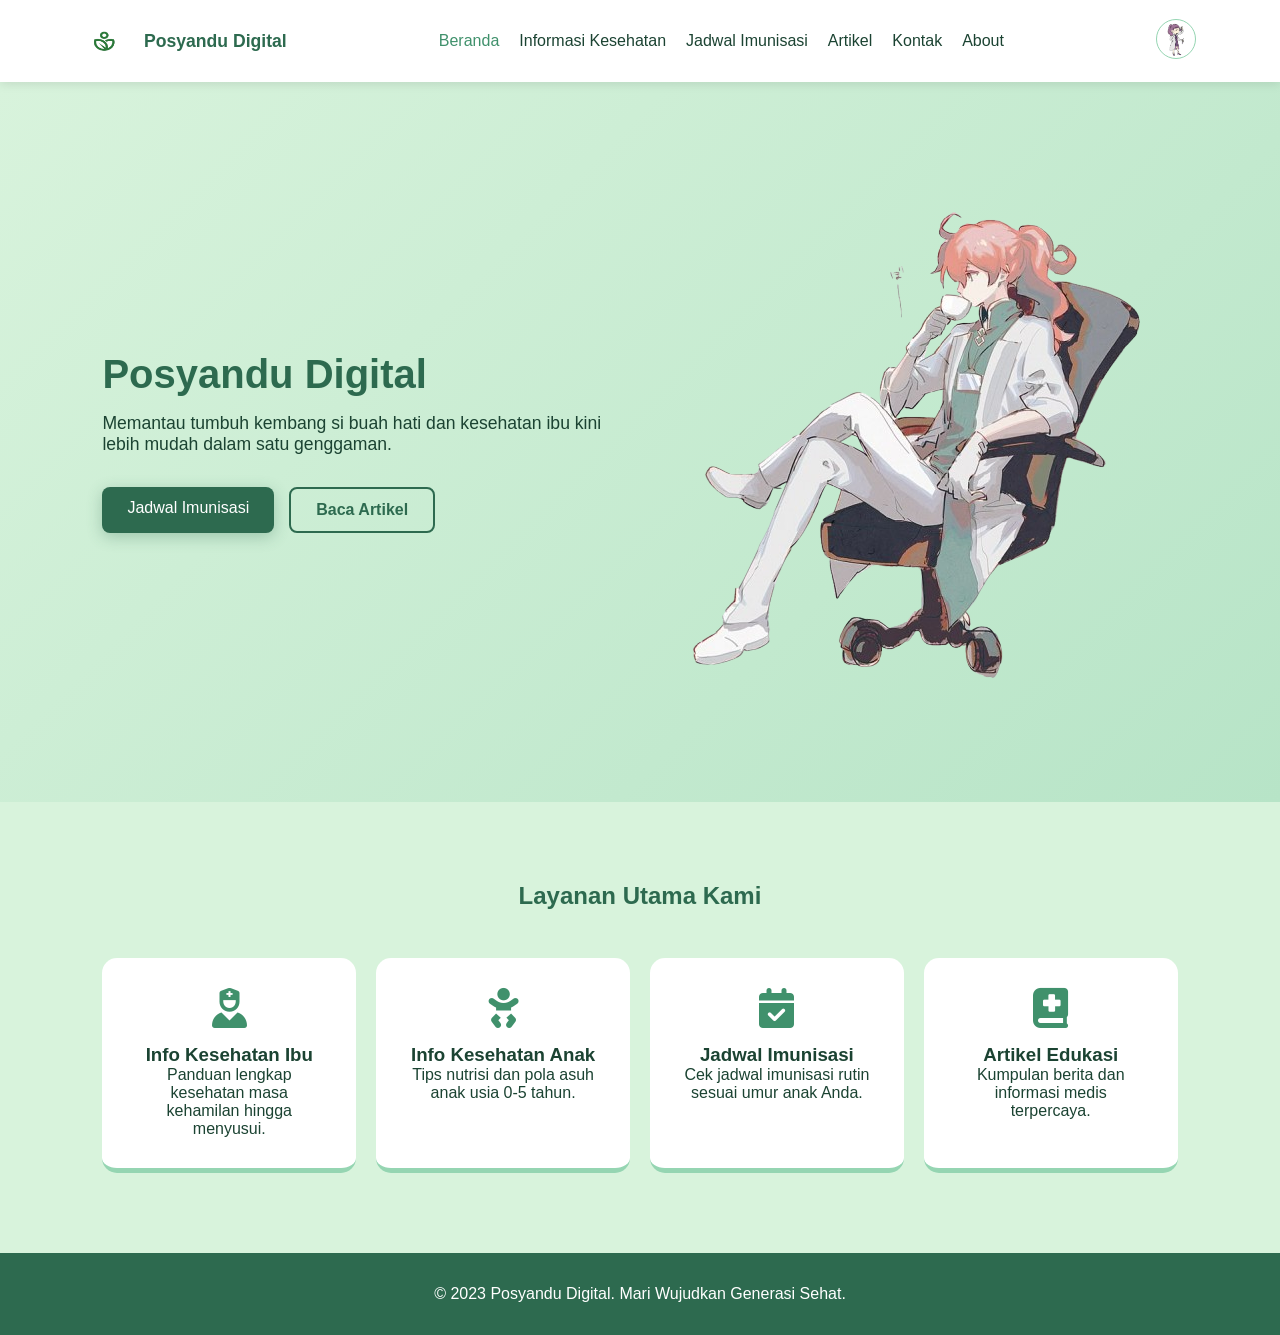
==== commit de8d59c6: "finish" ====
--- a/index.html
+++ b/index.html
@@ -12,7 +12,9 @@
 
     <nav>
         <div class="logo">
-            <i class="fas fa-leaf"></i> Posyandu Digital
+            <!-- <i class="fas fa-leaf"></i> Posyandu Digital -->
+             <img  src="/asset/img/logo/logo2.png" alt="">
+             <p>Posyandu Digital</p>
         </div>
         <ul class="nav-links">
             <li class="active"><a  href="/index.html">Beranda</a></li>
--- a/asset/css/app.css
+++ b/asset/css/app.css
@@ -12,6 +12,12 @@
     width: 40px;
     border-radius: 50%;
     border:  1px solid var(--light-green);
+}
+
+.logo img {
+    width: 80px;
+    height: 50px;
+    
 }
 
 * {
@@ -40,12 +46,14 @@
 }
 
 .logo {
-    font-size: 1.5rem;
+    font-size: 1.1rem;
     font-weight: bold;
     color: var(--primary-green);
     display: flex;
     align-items: center;
-    gap: 10px;
+    /* flex-direction: column; */
+    gap: 4;
+   
 }
 
 .nav-links {
